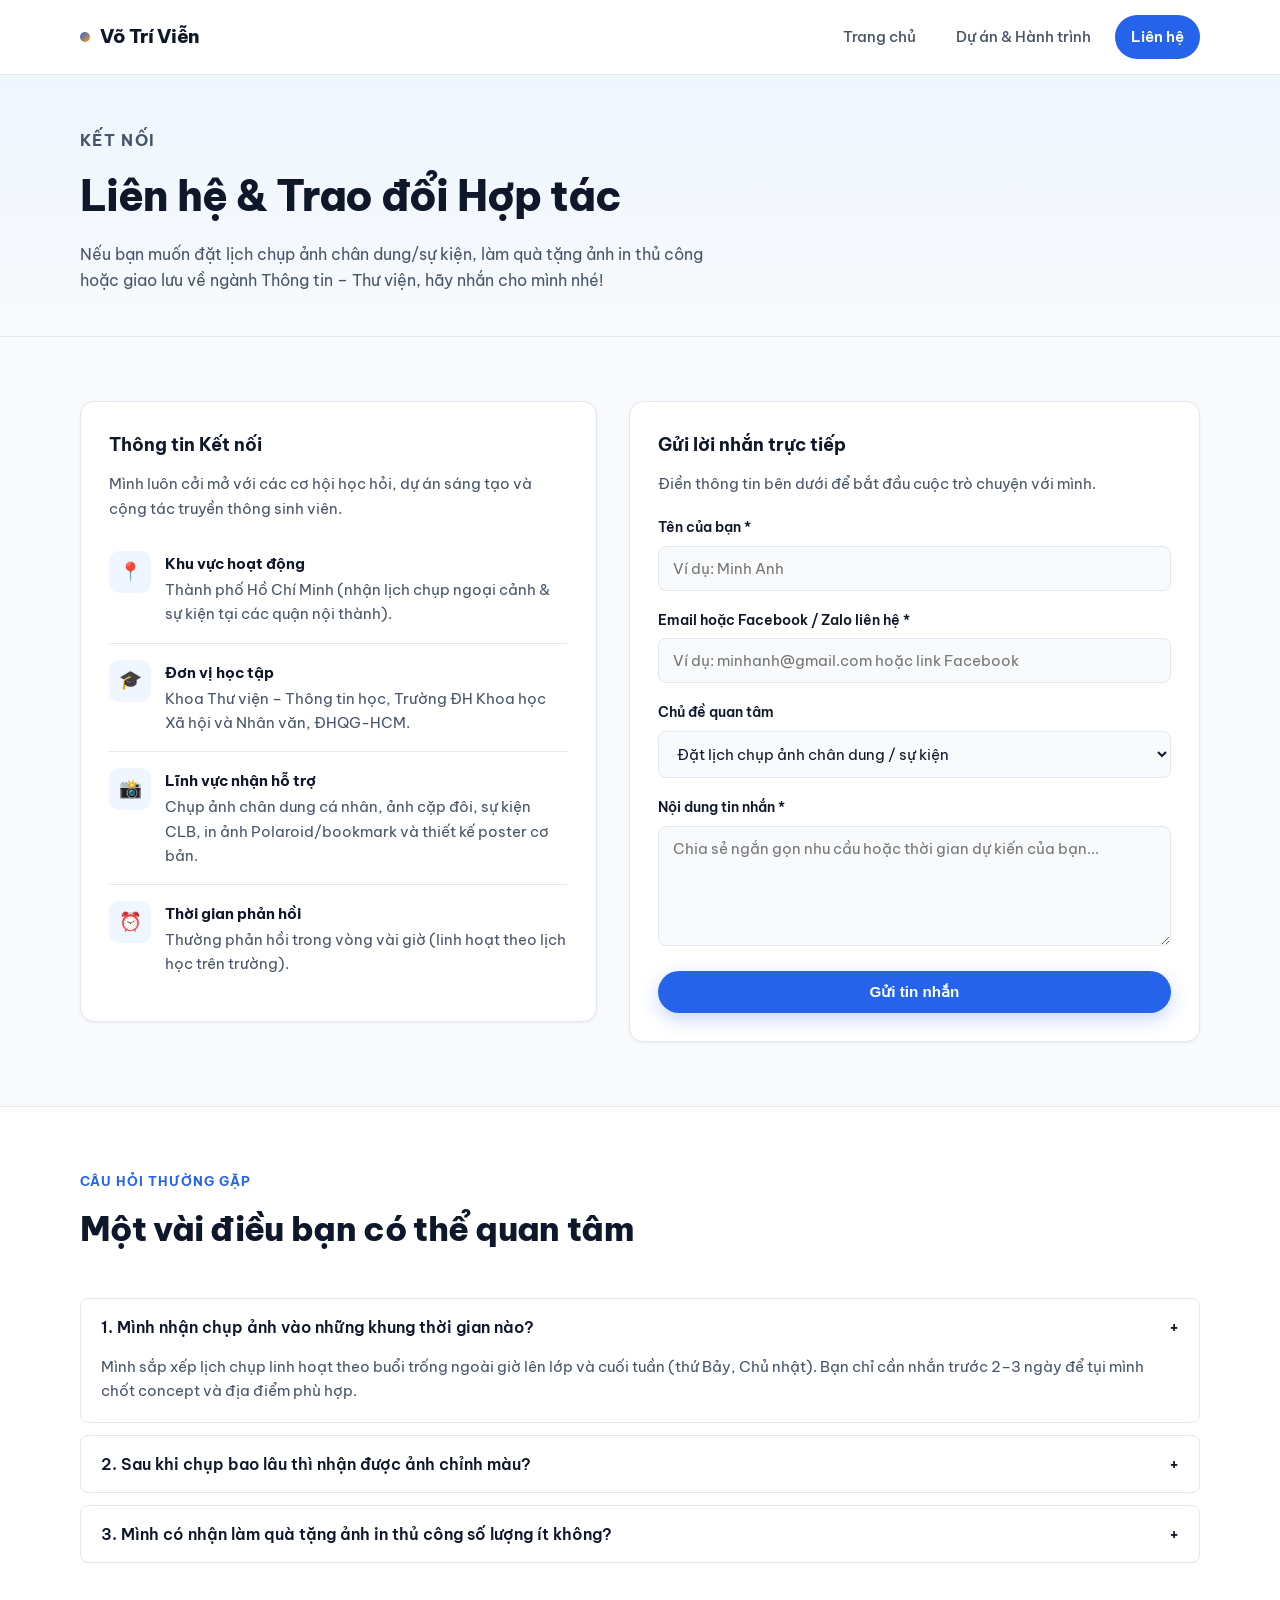
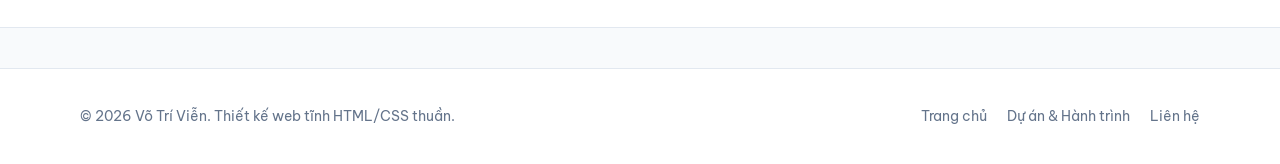
==== lien-he.html @ cbc52506 "Add files via upload" ====
<!DOCTYPE html>
<html lang="vi">
<head>
  <meta charset="UTF-8">
  <meta name="viewport" content="width=device-width, initial-scale=1.0">
  <title>Liên hệ | Võ Trí Viễn</title>
  <meta name="description" content="Kết nối với Võ Trí Viễn để trao đổi về học thuật Thông tin - Thư viện, đặt lịch chụp ảnh chân dung/sự kiện hoặc hợp tác thiết kế.">
  <link rel="preconnect" href="https://fonts.googleapis.com">
  <link rel="preconnect" href="https://fonts.gstatic.com" crossorigin>
  <link href="https://fonts.googleapis.com/css2?family=Be+Vietnam+Pro:wght@400;500;600;700;800&display=swap" rel="stylesheet">
  <link rel="stylesheet" href="assets/css/style.css">
</head>
<body>

  <!-- HEADER -->
  <header class="site-header">
    <div class="container navbar">
      <a href="index.html" class="brand">
        <span class="brand-dot"></span>
        <span>Võ Trí Viễn</span>
      </a>
      <button class="menu-toggle" aria-label="Mở menu">&#9776;</button>
      <nav class="nav-links">
        <a href="index.html">Trang chủ</a>
        <a href="du-an.html">Dự án & Hành trình</a>
        <a href="lien-he.html" class="active">Liên hệ</a>
      </nav>
    </div>
  </header>

  <!-- PAGE BANNER -->
  <section class="page-banner">
    <div class="container">
      <p class="section-kicker">Kết nối</p>
      <h1>Liên hệ & Trao đổi Hợp tác</h1>
      <p>Nếu bạn muốn đặt lịch chụp ảnh chân dung/sự kiện, làm quà tặng ảnh in thủ công hoặc giao lưu về ngành Thông tin – Thư viện, hãy nhắn cho mình nhé!</p>
    </div>
  </section>

  <!-- CONTACT MAIN -->
  <main>
    <section class="section">
      <div class="container contact-layout">
        <!-- Left Info -->
        <div class="card">
          <h3>Thông tin Kết nối</h3>
          <p style="margin-bottom: 14px;">Mình luôn cởi mở với các cơ hội học hỏi, dự án sáng tạo và cộng tác truyền thông sinh viên.</p>

          <div class="info-item">
            <div class="info-badge">&#128205;</div>
            <div>
              <h4>Khu vực hoạt động</h4>
              <p>Thành phố Hồ Chí Minh (nhận lịch chụp ngoại cảnh & sự kiện tại các quận nội thành).</p>
            </div>
          </div>

          <div class="info-item">
            <div class="info-badge">&#127891;</div>
            <div>
              <h4>Đơn vị học tập</h4>
              <p>Khoa Thư viện – Thông tin học, Trường ĐH Khoa học Xã hội và Nhân văn, ĐHQG-HCM.</p>
            </div>
          </div>

          <div class="info-item">
            <div class="info-badge">&#128248;</div>
            <div>
              <h4>Lĩnh vực nhận hỗ trợ</h4>
              <p>Chụp ảnh chân dung cá nhân, ảnh cặp đôi, sự kiện CLB, in ảnh Polaroid/bookmark và thiết kế poster cơ bản.</p>
            </div>
          </div>

          <div class="info-item">
            <div class="info-badge">&#9200;</div>
            <div>
              <h4>Thời gian phản hồi</h4>
              <p>Thường phản hồi trong vòng vài giờ (linh hoạt theo lịch học trên trường).</p>
            </div>
          </div>
        </div>

        <!-- Right Form -->
        <div class="card">
          <h3>Gửi lời nhắn trực tiếp</h3>
          <p style="margin-bottom: 20px;">Điền thông tin bên dưới để bắt đầu cuộc trò chuyện với mình.</p>

          <form id="contactForm">
            <div class="form-group">
              <label for="senderName">Tên của bạn *</label>
              <input type="text" id="senderName" class="form-control" placeholder="Ví dụ: Minh Anh" required>
            </div>

            <div class="form-group">
              <label for="senderEmail">Email hoặc Facebook / Zalo liên hệ *</label>
              <input type="text" id="senderEmail" class="form-control" placeholder="Ví dụ: minhanh@gmail.com hoặc link Facebook" required>
            </div>

            <div class="form-group">
              <label for="topic">Chủ đề quan tâm</label>
              <select id="topic" class="form-control">
                <option value="photo">Đặt lịch chụp ảnh chân dung / sự kiện</option>
                <option value="print">Đặt in ảnh Polaroid / Bookmark / Móc khóa</option>
                <option value="design">Thiết kế poster / ấn phẩm truyền thông</option>
                <option value="academic">Giao lưu học thuật Thông tin – Thư viện</option>
                <option value="other">Khác</option>
              </select>
            </div>

            <div class="form-group">
              <label for="message">Nội dung tin nhắn *</label>
              <textarea id="message" class="form-control" placeholder="Chia sẻ ngắn gọn nhu cầu hoặc thời gian dự kiến của bạn..." required></textarea>
            </div>

            <button type="submit" class="btn btn-primary" style="width: 100%;">Gửi tin nhắn</button>
            <div id="formFeedback" class="form-feedback" role="status"></div>
          </form>
        </div>
      </div>
    </section>

    <!-- FAQ SECTION -->
    <section class="section section-alt">
      <div class="container">
        <div class="section-header">
          <p class="section-kicker">Câu hỏi thường gặp</p>
          <h2 class="section-title">Một vài điều bạn có thể quan tâm</h2>
        </div>

        <div class="faq-list">
          <div class="faq-item open">
            <button class="faq-question">
              <span>1. Mình nhận chụp ảnh vào những khung thời gian nào?</span>
              <span>+</span>
            </button>
            <div class="faq-answer">
              Mình sắp xếp lịch chụp linh hoạt theo buổi trống ngoài giờ lên lớp và cuối tuần (thứ Bảy, Chủ nhật). Bạn chỉ cần nhắn trước 2–3 ngày để tụi mình chốt concept và địa điểm phù hợp.
            </div>
          </div>

          <div class="faq-item">
            <button class="faq-question">
              <span>2. Sau khi chụp bao lâu thì nhận được ảnh chỉnh màu?</span>
              <span>+</span>
            </button>
            <div class="faq-answer">
              Ảnh gốc (file chọn lọc) sẽ được gửi ngay trong ngày qua Google Drive. Bộ ảnh chỉnh màu hoàn chỉnh thường được bàn giao sau 2–4 ngày tùy số lượng ảnh.
            </div>
          </div>

          <div class="faq-item">
            <button class="faq-question">
              <span>3. Mình có nhận làm quà tặng ảnh in thủ công số lượng ít không?</span>
              <span>+</span>
            </button>
            <div class="faq-answer">
              Có nhé! Mình nhận in ảnh viền trắng 6×9 cm, ảnh Polaroid ép plastic bỏ ốp lưng điện thoại, bookmark và móc khóa ảnh từ số lượng nhỏ cho cá nhân hoặc làm quà tặng sự kiện CLB.
            </div>
          </div>
        </div>
      </div>
    </section>
  </main>

  <!-- FOOTER -->
  <footer class="site-footer">
    <div class="container footer-inner">
      <p>&copy; 2026 Võ Trí Viễn. Thiết kế web tĩnh HTML/CSS thuần.</p>
      <div class="footer-links">
        <a href="index.html">Trang chủ</a>
        <a href="du-an.html">Dự án & Hành trình</a>
        <a href="lien-he.html">Liên hệ</a>
      </div>
    </div>
  </footer>

  <script src="assets/js/main.js"></script>
</body>
</html>
---- assets/css/style.css ----
/* ==========================================================================
   VÕ TRÍ VIỄN - PERSONAL PORTFOLIO STYLESHEET
   Thiết kế tối giản, hiện đại, chuẩn responsive cho đa thiết bị
   ========================================================================== */

:root {
  --bg-main: #f8fafc;
  --bg-surface: #ffffff;
  --bg-alt: #f1f5f9;
  --text-primary: #0f172a;
  --text-secondary: #475569;
  --text-muted: #64748b;
  --primary: #2563eb;
  --primary-dark: #1d4ed8;
  --primary-soft: #eff6ff;
  --accent: #f59e0b;
  --accent-soft: #fef3c7;
  --border: #e2e8f0;
  --shadow-sm: 0 1px 3px rgba(15, 23, 42, 0.06);
  --shadow-md: 0 10px 25px -5px rgba(15, 23, 42, 0.08);
  --shadow-lg: 0 20px 35px -10px rgba(37, 99, 235, 0.14);
  --radius-sm: 8px;
  --radius-md: 14px;
  --radius-lg: 22px;
  --container-width: 1120px;
  --transition: all 0.25s ease;
}

* {
  margin: 0;
  padding: 0;
  box-sizing: border-box;
}

html {
  scroll-behavior: smooth;
}

body {
  font-family: 'Be Vietnam Pro', -apple-system, BlinkMacSystemFont, 'Segoe UI', Roboto, sans-serif;
  background-color: var(--bg-main);
  color: var(--text-primary);
  line-height: 1.65;
  -webkit-font-smoothing: antialiased;
}

img {
  max-width: 100%;
  display: block;
}

a {
  text-decoration: none;
  color: inherit;
  transition: var(--transition);
}

ul {
  list-style: none;
}

.container {
  width: 92%;
  max-width: var(--container-width);
  margin: 0 auto;
}

/* ==========================================================================
   HEADER & NAVIGATION
   ========================================================================== */
.site-header {
  position: sticky;
  top: 0;
  z-index: 1000;
  background: rgba(255, 255, 255, 0.9);
  backdrop-filter: blur(12px);
  border-bottom: 1px solid var(--border);
}

.navbar {
  display: flex;
  align-items: center;
  justify-content: space-between;
  height: 74px;
}

.brand {
  display: flex;
  align-items: center;
  gap: 10px;
  font-weight: 800;
  font-size: 1.2rem;
  letter-spacing: -0.02em;
  color: var(--text-primary);
}

.brand-dot {
  width: 10px;
  height: 10px;
  border-radius: 50%;
  background: linear-gradient(135deg, var(--primary), var(--accent));
}

.nav-links {
  display: flex;
  align-items: center;
  gap: 8px;
}

.nav-links a {
  padding: 9px 16px;
  border-radius: 999px;
  font-size: 0.95rem;
  font-weight: 500;
  color: var(--text-secondary);
}

.nav-links a:hover {
  color: var(--primary);
  background-color: var(--primary-soft);
}

.nav-links a.active {
  color: #ffffff;
  background-color: var(--primary);
  font-weight: 600;
}

.menu-toggle {
  display: none;
  background: none;
  border: 1px solid var(--border);
  border-radius: var(--radius-sm);
  padding: 8px 12px;
  font-size: 1.2rem;
  cursor: pointer;
  color: var(--text-primary);
}

/* ==========================================================================
   BUTTONS
   ========================================================================== */
.btn {
  display: inline-flex;
  align-items: center;
  justify-content: center;
  gap: 8px;
  padding: 12px 24px;
  border-radius: 999px;
  font-weight: 600;
  font-size: 0.95rem;
  cursor: pointer;
  border: none;
  transition: var(--transition);
}

.btn-primary {
  background-color: var(--primary);
  color: #ffffff;
  box-shadow: 0 6px 18px rgba(37, 99, 235, 0.25);
}

.btn-primary:hover {
  background-color: var(--primary-dark);
  transform: translateY(-2px);
}

.btn-outline {
  background-color: var(--bg-surface);
  color: var(--text-primary);
  border: 1px solid var(--border);
}

.btn-outline:hover {
  border-color: var(--primary);
  color: var(--primary);
  transform: translateY(-2px);
}

/* ==========================================================================
   HERO SECTION (INDEX.HTML)
   ========================================================================== */
.hero {
  padding: 64px 0 56px;
}

.hero-grid {
  display: grid;
  grid-template-columns: 1.25fr 0.85fr;
  gap: 48px;
  align-items: center;
}

.badge-pill {
  display: inline-flex;
  align-items: center;
  gap: 8px;
  padding: 6px 14px;
  border-radius: 999px;
  background-color: var(--primary-soft);
  color: var(--primary);
  font-size: 0.85rem;
  font-weight: 600;
  margin-bottom: 18px;
}

.badge-pill .status-dot {
  width: 8px;
  height: 8px;
  border-radius: 50%;
  background-color: #16a34a;
}

.hero-title {
  font-size: clamp(2.1rem, 4vw, 3.1rem);
  font-weight: 800;
  line-height: 1.2;
  letter-spacing: -0.03em;
  margin-bottom: 16px;
}

.hero-title span {
  color: var(--primary);
}

.hero-subtitle {
  font-size: 1.1rem;
  font-weight: 600;
  color: var(--text-secondary);
  margin-bottom: 16px;
}

.hero-desc {
  color: var(--text-secondary);
  font-size: 1rem;
  margin-bottom: 28px;
  max-width: 600px;
}

.hero-actions {
  display: flex;
  flex-wrap: wrap;
  gap: 14px;
  margin-bottom: 32px;
}

.hero-meta {
  display: flex;
  flex-wrap: wrap;
  gap: 20px;
  padding-top: 20px;
  border-top: 1px solid var(--border);
  font-size: 0.9rem;
  color: var(--text-muted);
}

.hero-meta span strong {
  color: var(--text-primary);
}

/* Avatar Frame */
.hero-avatar-wrap {
  position: relative;
  display: flex;
  justify-content: center;
}

.avatar-card {
  position: relative;
  width: 100%;
  max-width: 360px;
  background: var(--bg-surface);
  padding: 14px;
  border-radius: var(--radius-lg);
  border: 1px solid var(--border);
  box-shadow: var(--shadow-lg);
  transform: rotate(1.5deg);
  transition: var(--transition);
}

.avatar-card:hover {
  transform: rotate(0deg) translateY(-4px);
}

.avatar-img-box {
  width: 100%;
  aspect-ratio: 4 / 4.5;
  border-radius: 14px;
  overflow: hidden;
  background-color: #e2e8f0;
}

.avatar-img-box img {
  width: 100%;
  height: 100%;
  object-fit: cover;
  object-position: center 22%;
}

.avatar-caption {
  display: flex;
  align-items: center;
  justify-content: space-between;
  padding: 14px 6px 4px;
}

.avatar-caption .name {
  font-weight: 700;
  font-size: 1rem;
}

.avatar-caption .tag {
  font-size: 0.8rem;
  font-weight: 600;
  padding: 4px 10px;
  border-radius: 999px;
  background-color: var(--accent-soft);
  color: #b45309;
}

/* ==========================================================================
   SECTIONS & CARDS
   ========================================================================== */
.section {
  padding: 64px 0;
}

.section-alt {
  background-color: var(--bg-surface);
  border-top: 1px solid var(--border);
  border-bottom: 1px solid var(--border);
}

.section-header {
  max-width: 680px;
  margin-bottom: 40px;
}

.section-kicker {
  font-size: 0.82rem;
  font-weight: 700;
  text-transform: uppercase;
  letter-spacing: 0.08em;
  color: var(--primary);
  margin-bottom: 8px;
}

.section-title {
  font-size: clamp(1.6rem, 3vw, 2.15rem);
  font-weight: 800;
  letter-spacing: -0.02em;
  margin-bottom: 10px;
}

.section-lead {
  color: var(--text-secondary);
  font-size: 1rem;
}

.grid-3 {
  display: grid;
  grid-template-columns: repeat(3, 1fr);
  gap: 24px;
}

.grid-2 {
  display: grid;
  grid-template-columns: repeat(2, 1fr);
  gap: 24px;
}

.card {
  background-color: var(--bg-surface);
  border: 1px solid var(--border);
  border-radius: var(--radius-md);
  padding: 28px;
  box-shadow: var(--shadow-sm);
  transition: var(--transition);
}

.card:hover {
  transform: translateY(-4px);
  box-shadow: var(--shadow-md);
  border-color: #cbd5e1;
}

.card-icon {
  width: 46px;
  height: 46px;
  border-radius: 12px;
  display: inline-flex;
  align-items: center;
  justify-content: center;
  font-size: 1.35rem;
  background-color: var(--primary-soft);
  color: var(--primary);
  margin-bottom: 18px;
}

.card-icon.amber {
  background-color: var(--accent-soft);
  color: #d97706;
}

.card h3 {
  font-size: 1.15rem;
  font-weight: 700;
  margin-bottom: 10px;
}

.card p {
  color: var(--text-secondary);
  font-size: 0.95rem;
}

.tag-list {
  display: flex;
  flex-wrap: wrap;
  gap: 8px;
  margin-top: 16px;
}

.tag-item {
  font-size: 0.8rem;
  font-weight: 500;
  padding: 5px 11px;
  border-radius: 6px;
  background-color: var(--bg-alt);
  color: var(--text-secondary);
}

/* ==========================================================================
   PAGE BANNER (SUB-PAGES)
   ========================================================================== */
.page-banner {
  padding: 52px 0 42px;
  background: linear-gradient(180deg, #eff6ff 0%, var(--bg-main) 100%);
  border-bottom: 1px solid var(--border);
}

.page-banner h1 {
  font-size: clamp(1.9rem, 3.5vw, 2.6rem);
  font-weight: 800;
  letter-spacing: -0.025em;
  margin-bottom: 10px;
}

.page-banner p {
  color: var(--text-secondary);
  max-width: 650px;
  font-size: 1.02rem;
}

/* ==========================================================================
   PROJECTS & TIMELINE (DU-AN.HTML)
   ========================================================================== */
.filter-bar {
  display: flex;
  flex-wrap: wrap;
  gap: 10px;
  margin-bottom: 32px;
}

.filter-btn {
  padding: 8px 18px;
  border-radius: 999px;
  border: 1px solid var(--border);
  background-color: var(--bg-surface);
  color: var(--text-secondary);
  font-family: inherit;
  font-size: 0.9rem;
  font-weight: 600;
  cursor: pointer;
  transition: var(--transition);
}

.filter-btn:hover,
.filter-btn.active {
  background-color: var(--primary);
  color: #ffffff;
  border-color: var(--primary);
}

.project-card {
  display: flex;
  flex-direction: column;
  justify-content: space-between;
}

.project-card.hidden {
  display: none;
}

.project-top {
  display: flex;
  align-items: center;
  justify-content: space-between;
  gap: 12px;
  margin-bottom: 14px;
}

.project-category {
  font-size: 0.78rem;
  font-weight: 700;
  text-transform: uppercase;
  letter-spacing: 0.05em;
  padding: 4px 10px;
  border-radius: 6px;
  background-color: var(--primary-soft);
  color: var(--primary);
}

.project-category.photo {
  background-color: var(--accent-soft);
  color: #b45309;
}

.project-category.volunteer {
  background-color: #dcfce7;
  color: #15803d;
}

.project-date {
  font-size: 0.85rem;
  color: var(--text-muted);
  font-weight: 500;
}

.project-card h3 {
  font-size: 1.18rem;
  margin-bottom: 10px;
}

.project-bullets {
  margin: 12px 0 16px;
  padding-left: 18px;
  list-style: disc;
  color: var(--text-secondary);
  font-size: 0.93rem;
}

.project-bullets li {
  margin-bottom: 6px;
}

/* Gear strip */
.gear-box {
  background: var(--bg-surface);
  border: 1px solid var(--border);
  border-radius: var(--radius-md);
  padding: 28px;
}

.gear-grid {
  display: grid;
  grid-template-columns: repeat(4, 1fr);
  gap: 18px;
  margin-top: 20px;
}

.gear-item {
  padding: 16px;
  border-radius: var(--radius-sm);
  background-color: var(--bg-alt);
}

.gear-item strong {
  display: block;
  font-size: 0.95rem;
  margin-bottom: 4px;
}

.gear-item span {
  font-size: 0.85rem;
  color: var(--text-secondary);
}

/* ==========================================================================
   CONTACT & FAQ (LIEN-HE.HTML)
   ========================================================================== */
.contact-layout {
  display: grid;
  grid-template-columns: 0.95fr 1.05fr;
  gap: 32px;
  align-items: start;
}

.info-item {
  display: flex;
  gap: 14px;
  padding: 16px 0;
  border-bottom: 1px solid var(--border);
}

.info-item:last-child {
  border-bottom: none;
}

.info-badge {
  width: 42px;
  height: 42px;
  border-radius: 10px;
  background-color: var(--primary-soft);
  color: var(--primary);
  display: flex;
  align-items: center;
  justify-content: center;
  font-size: 1.15rem;
  flex-shrink: 0;
}

.info-item h4 {
  font-size: 0.95rem;
  font-weight: 700;
  margin-bottom: 2px;
}

.info-item p {
  font-size: 0.92rem;
  color: var(--text-secondary);
}

.form-group {
  margin-bottom: 18px;
}

.form-group label {
  display: block;
  font-size: 0.9rem;
  font-weight: 600;
  margin-bottom: 6px;
  color: var(--text-primary);
}

.form-control {
  width: 100%;
  padding: 12px 14px;
  border-radius: var(--radius-sm);
  border: 1px solid var(--border);
  font-family: inherit;
  font-size: 0.95rem;
  color: var(--text-primary);
  background-color: var(--bg-main);
  transition: var(--transition);
}

.form-control:focus {
  outline: none;
  border-color: var(--primary);
  background-color: #ffffff;
  box-shadow: 0 0 0 3px rgba(37, 99, 235, 0.12);
}

textarea.form-control {
  min-height: 120px;
  resize: vertical;
}

.form-feedback {
  display: none;
  margin-top: 16px;
  padding: 14px 16px;
  border-radius: var(--radius-sm);
  background-color: #dcfce7;
  color: #166534;
  font-size: 0.92rem;
  font-weight: 500;
}

.form-feedback.show {
  display: block;
}

/* FAQ Accordion */
.faq-list {
  display: flex;
  flex-direction: column;
  gap: 12px;
}

.faq-item {
  background-color: var(--bg-surface);
  border: 1px solid var(--border);
  border-radius: var(--radius-sm);
  overflow: hidden;
}

.faq-question {
  width: 100%;
  text-align: left;
  padding: 18px 20px;
  background: none;
  border: none;
  font-family: inherit;
  font-size: 0.98rem;
  font-weight: 600;
  color: var(--text-primary);
  display: flex;
  align-items: center;
  justify-content: space-between;
  cursor: pointer;
}

.faq-answer {
  display: none;
  padding: 0 20px 18px;
  color: var(--text-secondary);
  font-size: 0.93rem;
}

.faq-item.open .faq-answer {
  display: block;
}

/* ==========================================================================
   CTA & FOOTER
   ========================================================================== */
.cta-box {
  background: linear-gradient(135deg, #1e3a8a 0%, #2563eb 100%);
  color: #ffffff;
  border-radius: var(--radius-lg);
  padding: 44px 36px;
  display: flex;
  align-items: center;
  justify-content: space-between;
  gap: 24px;
  flex-wrap: wrap;
}

.cta-box h2 {
  font-size: 1.7rem;
  margin-bottom: 8px;
}

.cta-box p {
  color: #dbeafe;
  max-width: 560px;
}

.btn-white {
  background-color: #ffffff;
  color: var(--primary-dark);
}

.btn-white:hover {
  background-color: #f8fafc;
  transform: translateY(-2px);
}

.site-footer {
  background-color: var(--bg-surface);
  border-top: 1px solid var(--border);
  padding: 36px 0;
  margin-top: 40px;
}

.footer-inner {
  display: flex;
  align-items: center;
  justify-content: space-between;
  flex-wrap: wrap;
  gap: 16px;
  font-size: 0.9rem;
  color: var(--text-muted);
}

.footer-links {
  display: flex;
  gap: 20px;
}

.footer-links a:hover {
  color: var(--primary);
}

/* ==========================================================================
   RESPONSIVE MEDIA QUERIES
   ========================================================================== */
@media (max-width: 900px) {
  .hero-grid,
  .contact-layout {
    grid-template-columns: 1fr;
  }

  .hero-avatar-wrap {
    order: -1;
  }

  .avatar-card {
    max-width: 300px;
  }

  .grid-3 {
    grid-template-columns: repeat(2, 1fr);
  }

  .gear-grid {
    grid-template-columns: repeat(2, 1fr);
  }
}

@media (max-width: 640px) {
  .menu-toggle {
    display: block;
  }

  .nav-links {
    display: none;
    position: absolute;
    top: 74px;
    left: 0;
    right: 0;
    background-color: var(--bg-surface);
    flex-direction: column;
    padding: 16px 24px 24px;
    border-bottom: 1px solid var(--border);
    box-shadow: var(--shadow-md);
  }

  .nav-links.open {
    display: flex;
  }

  .nav-links a {
    width: 100%;
    text-align: center;
  }

  .grid-3,
  .grid-2,
  .gear-grid {
    grid-template-columns: 1fr;
  }

  .cta-box {
    padding: 32px 24px;
  }
}
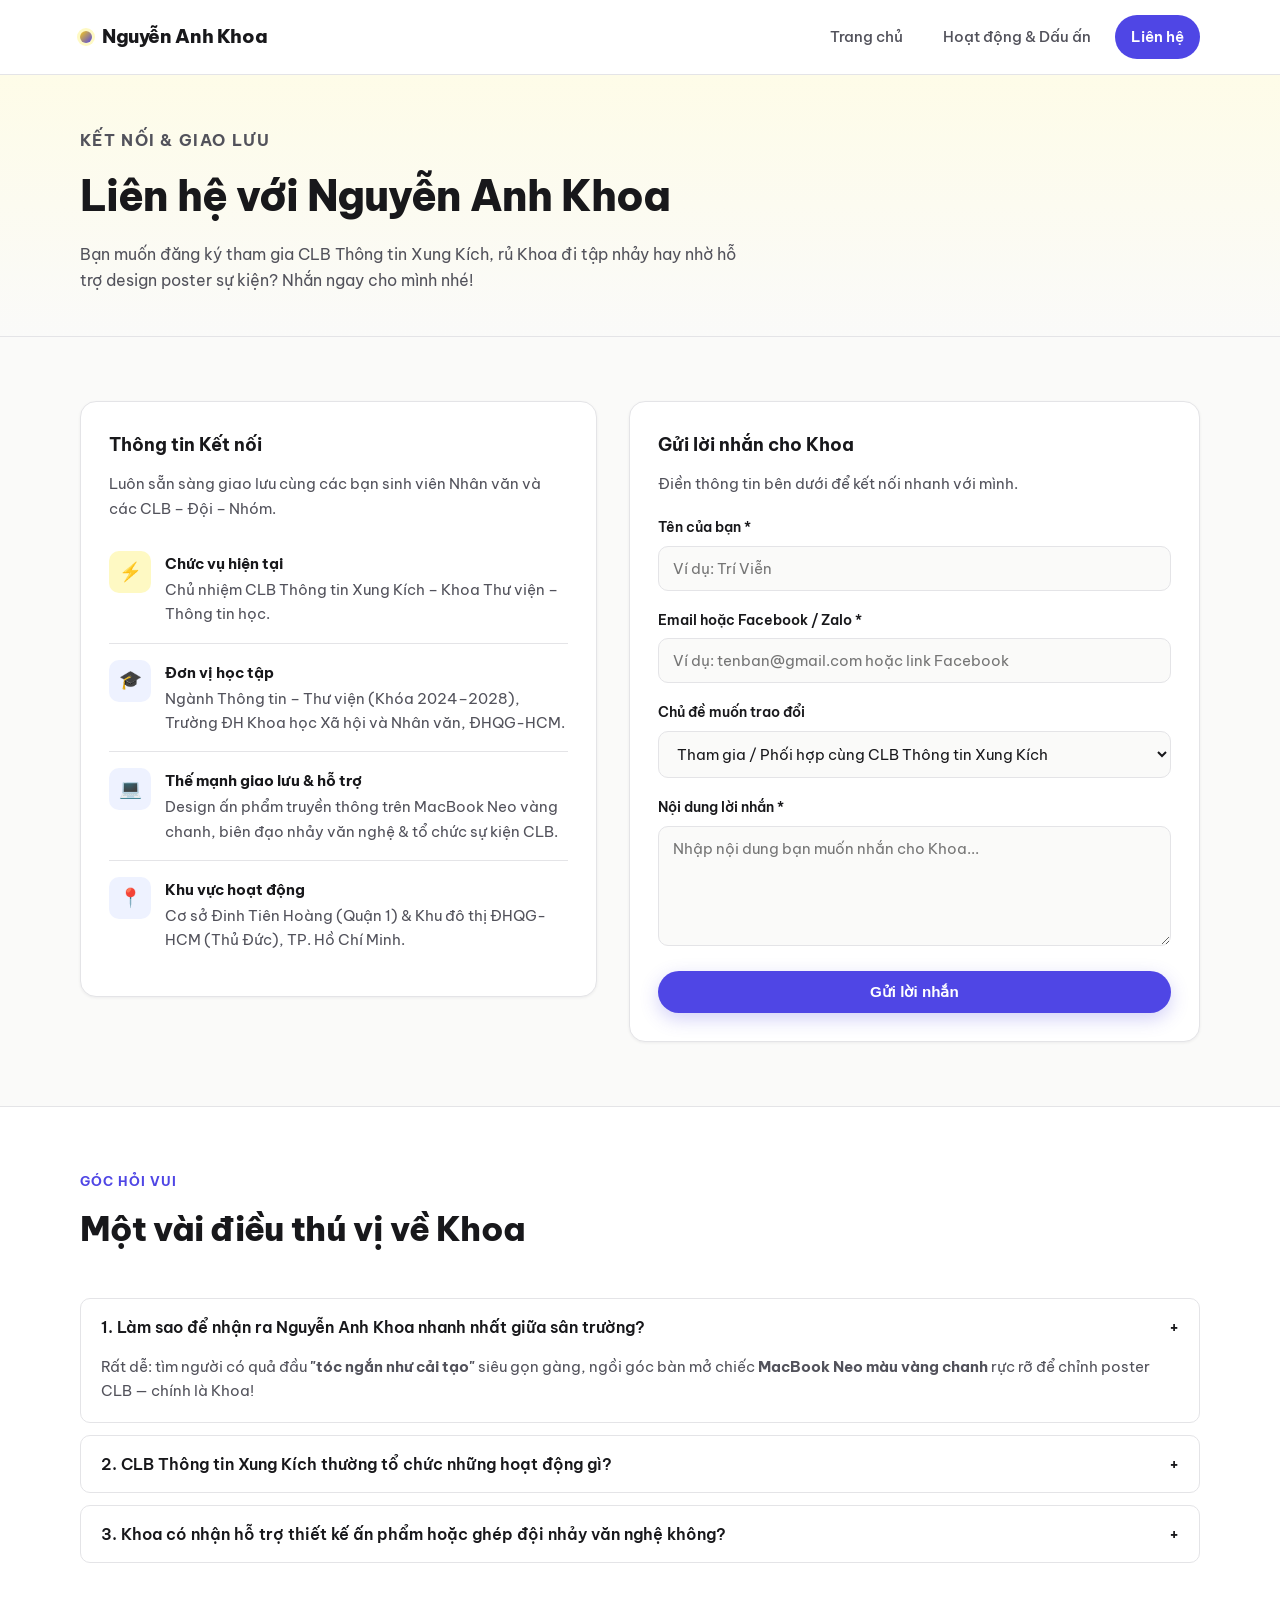
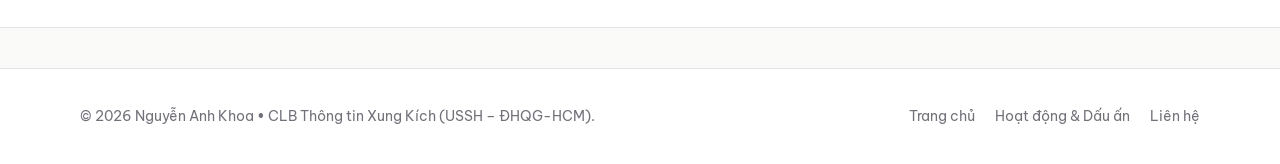
==== commit d36e5746: "Add files via upload" ====
--- a/lien-he.html
+++ b/lien-he.html
@@ -3,8 +3,8 @@
 <head>
   <meta charset="UTF-8">
   <meta name="viewport" content="width=device-width, initial-scale=1.0">
-  <title>Liên hệ | Võ Trí Viễn</title>
-  <meta name="description" content="Kết nối với Võ Trí Viễn để trao đổi về học thuật Thông tin - Thư viện, đặt lịch chụp ảnh chân dung/sự kiện hoặc hợp tác thiết kế.">
+  <title>Liên hệ | Nguyễn Anh Khoa</title>
+  <meta name="description" content="Kết nối với Nguyễn Anh Khoa – Chủ nhiệm CLB Thông tin Xung Kích để giao lưu nhảy múa, hợp tác thiết kế ấn phẩm hoặc tham gia hoạt động CLB.">
   <link rel="preconnect" href="https://fonts.googleapis.com">
   <link rel="preconnect" href="https://fonts.gstatic.com" crossorigin>
   <link href="https://fonts.googleapis.com/css2?family=Be+Vietnam+Pro:wght@400;500;600;700;800&display=swap" rel="stylesheet">
@@ -17,12 +17,12 @@
     <div class="container navbar">
       <a href="index.html" class="brand">
         <span class="brand-dot"></span>
-        <span>Võ Trí Viễn</span>
+        <span>Nguyễn Anh Khoa</span>
       </a>
       <button class="menu-toggle" aria-label="Mở menu">&#9776;</button>
       <nav class="nav-links">
         <a href="index.html">Trang chủ</a>
-        <a href="du-an.html">Dự án & Hành trình</a>
+        <a href="hoat-dong.html">Hoạt động & Dấu ấn</a>
         <a href="lien-he.html" class="active">Liên hệ</a>
       </nav>
     </div>
@@ -31,9 +31,9 @@
   <!-- PAGE BANNER -->
   <section class="page-banner">
     <div class="container">
-      <p class="section-kicker">Kết nối</p>
-      <h1>Liên hệ & Trao đổi Hợp tác</h1>
-      <p>Nếu bạn muốn đặt lịch chụp ảnh chân dung/sự kiện, làm quà tặng ảnh in thủ công hoặc giao lưu về ngành Thông tin – Thư viện, hãy nhắn cho mình nhé!</p>
+      <p class="section-kicker">Kết nối & Giao lưu</p>
+      <h1>Liên hệ với Nguyễn Anh Khoa</h1>
+      <p>Bạn muốn đăng ký tham gia CLB Thông tin Xung Kích, rủ Khoa đi tập nhảy hay nhờ hỗ trợ design poster sự kiện? Nhắn ngay cho mình nhé!</p>
     </div>
   </section>
 
@@ -44,13 +44,13 @@
         <!-- Left Info -->
         <div class="card">
           <h3>Thông tin Kết nối</h3>
-          <p style="margin-bottom: 14px;">Mình luôn cởi mở với các cơ hội học hỏi, dự án sáng tạo và cộng tác truyền thông sinh viên.</p>
+          <p style="margin-bottom: 14px;">Luôn sẵn sàng giao lưu cùng các bạn sinh viên Nhân văn và các CLB – Đội – Nhóm.</p>
 
           <div class="info-item">
-            <div class="info-badge">&#128205;</div>
+            <div class="info-badge lemon">&#9889;</div>
             <div>
-              <h4>Khu vực hoạt động</h4>
-              <p>Thành phố Hồ Chí Minh (nhận lịch chụp ngoại cảnh & sự kiện tại các quận nội thành).</p>
+              <h4>Chức vụ hiện tại</h4>
+              <p>Chủ nhiệm CLB Thông tin Xung Kích – Khoa Thư viện – Thông tin học.</p>
             </div>
           </div>
 
@@ -58,60 +58,60 @@
             <div class="info-badge">&#127891;</div>
             <div>
               <h4>Đơn vị học tập</h4>
-              <p>Khoa Thư viện – Thông tin học, Trường ĐH Khoa học Xã hội và Nhân văn, ĐHQG-HCM.</p>
+              <p>Ngành Thông tin – Thư viện (Khóa 2024–2028), Trường ĐH Khoa học Xã hội và Nhân văn, ĐHQG-HCM.</p>
             </div>
           </div>
 
           <div class="info-item">
-            <div class="info-badge">&#128248;</div>
+            <div class="info-badge">&#128187;</div>
             <div>
-              <h4>Lĩnh vực nhận hỗ trợ</h4>
-              <p>Chụp ảnh chân dung cá nhân, ảnh cặp đôi, sự kiện CLB, in ảnh Polaroid/bookmark và thiết kế poster cơ bản.</p>
+              <h4>Thế mạnh giao lưu & hỗ trợ</h4>
+              <p>Design ấn phẩm truyền thông trên MacBook Neo vàng chanh, biên đạo nhảy văn nghệ & tổ chức sự kiện CLB.</p>
             </div>
           </div>
 
           <div class="info-item">
-            <div class="info-badge">&#9200;</div>
+            <div class="info-badge">&#128205;</div>
             <div>
-              <h4>Thời gian phản hồi</h4>
-              <p>Thường phản hồi trong vòng vài giờ (linh hoạt theo lịch học trên trường).</p>
+              <h4>Khu vực hoạt động</h4>
+              <p>Cơ sở Đinh Tiên Hoàng (Quận 1) & Khu đô thị ĐHQG-HCM (Thủ Đức), TP. Hồ Chí Minh.</p>
             </div>
           </div>
         </div>
 
         <!-- Right Form -->
         <div class="card">
-          <h3>Gửi lời nhắn trực tiếp</h3>
-          <p style="margin-bottom: 20px;">Điền thông tin bên dưới để bắt đầu cuộc trò chuyện với mình.</p>
+          <h3>Gửi lời nhắn cho Khoa</h3>
+          <p style="margin-bottom: 20px;">Điền thông tin bên dưới để kết nối nhanh với mình.</p>
 
           <form id="contactForm">
             <div class="form-group">
               <label for="senderName">Tên của bạn *</label>
-              <input type="text" id="senderName" class="form-control" placeholder="Ví dụ: Minh Anh" required>
+              <input type="text" id="senderName" class="form-control" placeholder="Ví dụ: Trí Viễn" required>
             </div>
 
             <div class="form-group">
-              <label for="senderEmail">Email hoặc Facebook / Zalo liên hệ *</label>
-              <input type="text" id="senderEmail" class="form-control" placeholder="Ví dụ: minhanh@gmail.com hoặc link Facebook" required>
+              <label for="senderEmail">Email hoặc Facebook / Zalo *</label>
+              <input type="text" id="senderEmail" class="form-control" placeholder="Ví dụ: tenban@gmail.com hoặc link Facebook" required>
             </div>
 
             <div class="form-group">
-              <label for="topic">Chủ đề quan tâm</label>
+              <label for="topic">Chủ đề muốn trao đổi</label>
               <select id="topic" class="form-control">
-                <option value="photo">Đặt lịch chụp ảnh chân dung / sự kiện</option>
-                <option value="print">Đặt in ảnh Polaroid / Bookmark / Móc khóa</option>
-                <option value="design">Thiết kế poster / ấn phẩm truyền thông</option>
-                <option value="academic">Giao lưu học thuật Thông tin – Thư viện</option>
-                <option value="other">Khác</option>
+                <option value="club">Tham gia / Phối hợp cùng CLB Thông tin Xung Kích</option>
+                <option value="design">Nhờ hỗ trợ Design poster / ấn phẩm</option>
+                <option value="dance">Rủ tập nhảy / Dàn dựng tiết mục văn nghệ</option>
+                <option value="study">Trao đổi bài vở ngành Thông tin – Thư viện</option>
+                <option value="other">Giao lưu trò chuyện khác</option>
               </select>
             </div>
 
             <div class="form-group">
-              <label for="message">Nội dung tin nhắn *</label>
-              <textarea id="message" class="form-control" placeholder="Chia sẻ ngắn gọn nhu cầu hoặc thời gian dự kiến của bạn..." required></textarea>
+              <label for="message">Nội dung lời nhắn *</label>
+              <textarea id="message" class="form-control" placeholder="Nhập nội dung bạn muốn nhắn cho Khoa..." required></textarea>
             </div>
 
-            <button type="submit" class="btn btn-primary" style="width: 100%;">Gửi tin nhắn</button>
+            <button type="submit" class="btn btn-primary" style="width: 100%;">Gửi lời nhắn</button>
             <div id="formFeedback" class="form-feedback" role="status"></div>
           </form>
         </div>
@@ -122,38 +122,38 @@
     <section class="section section-alt">
       <div class="container">
         <div class="section-header">
-          <p class="section-kicker">Câu hỏi thường gặp</p>
-          <h2 class="section-title">Một vài điều bạn có thể quan tâm</h2>
+          <p class="section-kicker">Góc hỏi vui</p>
+          <h2 class="section-title">Một vài điều thú vị về Khoa</h2>
         </div>
 
         <div class="faq-list">
           <div class="faq-item open">
             <button class="faq-question">
-              <span>1. Mình nhận chụp ảnh vào những khung thời gian nào?</span>
+              <span>1. Làm sao để nhận ra Nguyễn Anh Khoa nhanh nhất giữa sân trường?</span>
               <span>+</span>
             </button>
             <div class="faq-answer">
-              Mình sắp xếp lịch chụp linh hoạt theo buổi trống ngoài giờ lên lớp và cuối tuần (thứ Bảy, Chủ nhật). Bạn chỉ cần nhắn trước 2–3 ngày để tụi mình chốt concept và địa điểm phù hợp.
+              Rất dễ: tìm người có quả đầu <strong>"tóc ngắn như cải tạo"</strong> siêu gọn gàng, ngồi góc bàn mở chiếc <strong>MacBook Neo màu vàng chanh</strong> rực rỡ để chỉnh poster CLB — chính là Khoa!
             </div>
           </div>
 
           <div class="faq-item">
             <button class="faq-question">
-              <span>2. Sau khi chụp bao lâu thì nhận được ảnh chỉnh màu?</span>
+              <span>2. CLB Thông tin Xung Kích thường tổ chức những hoạt động gì?</span>
               <span>+</span>
             </button>
             <div class="faq-answer">
-              Ảnh gốc (file chọn lọc) sẽ được gửi ngay trong ngày qua Google Drive. Bộ ảnh chỉnh màu hoàn chỉnh thường được bàn giao sau 2–4 ngày tùy số lượng ảnh.
+              CLB là nơi quy tụ các bạn sinh viên năng động của ngành Thông tin – Thư viện, thường xuyên tổ chức các hoạt động truyền thông văn hóa đọc, hỗ trợ sự kiện khoa, tình nguyện xung kích và giao lưu văn nghệ.
             </div>
           </div>
 
           <div class="faq-item">
             <button class="faq-question">
-              <span>3. Mình có nhận làm quà tặng ảnh in thủ công số lượng ít không?</span>
+              <span>3. Khoa có nhận hỗ trợ thiết kế ấn phẩm hoặc ghép đội nhảy văn nghệ không?</span>
               <span>+</span>
             </button>
             <div class="faq-answer">
-              Có nhé! Mình nhận in ảnh viền trắng 6×9 cm, ảnh Polaroid ép plastic bỏ ốp lưng điện thoại, bookmark và móc khóa ảnh từ số lượng nhỏ cho cá nhân hoặc làm quà tặng sự kiện CLB.
+              Luôn sẵn sàng! Chỉ cần báo trước để Khoa sắp xếp lịch học trên trường và lịch họp CLB là tụi mình triển khai ngay.
             </div>
           </div>
         </div>
@@ -164,10 +164,10 @@
   <!-- FOOTER -->
   <footer class="site-footer">
     <div class="container footer-inner">
-      <p>&copy; 2026 Võ Trí Viễn. Thiết kế web tĩnh HTML/CSS thuần.</p>
+      <p>&copy; 2026 Nguyễn Anh Khoa • CLB Thông tin Xung Kích (USSH – ĐHQG-HCM).</p>
       <div class="footer-links">
         <a href="index.html">Trang chủ</a>
-        <a href="du-an.html">Dự án & Hành trình</a>
+        <a href="hoat-dong.html">Hoạt động & Dấu ấn</a>
         <a href="lien-he.html">Liên hệ</a>
       </div>
     </div>
--- a/assets/css/style.css
+++ b/assets/css/style.css
@@ -1,27 +1,30 @@
 /* ==========================================================================
-   VÕ TRÍ VIỄN - PERSONAL PORTFOLIO STYLESHEET
-   Thiết kế tối giản, hiện đại, chuẩn responsive cho đa thiết bị
+   NGUYỄN ANH KHOA - PERSONAL PORTFOLIO STYLESHEET
+   Bảng màu lấy cảm hứng từ MacBook Neo Vàng Chanh & Unicorn Pastel
    ========================================================================== */
 
 :root {
-  --bg-main: #f8fafc;
+  --bg-main: #fafaf9;
   --bg-surface: #ffffff;
-  --bg-alt: #f1f5f9;
-  --text-primary: #0f172a;
-  --text-secondary: #475569;
-  --text-muted: #64748b;
-  --primary: #2563eb;
-  --primary-dark: #1d4ed8;
-  --primary-soft: #eff6ff;
-  --accent: #f59e0b;
-  --accent-soft: #fef3c7;
-  --border: #e2e8f0;
-  --shadow-sm: 0 1px 3px rgba(15, 23, 42, 0.06);
-  --shadow-md: 0 10px 25px -5px rgba(15, 23, 42, 0.08);
-  --shadow-lg: 0 20px 35px -10px rgba(37, 99, 235, 0.14);
-  --radius-sm: 8px;
-  --radius-md: 14px;
-  --radius-lg: 22px;
+  --bg-alt: #f4f4f5;
+  --text-primary: #18181b;
+  --text-secondary: #52525b;
+  --text-muted: #71717a;
+  --primary: #4f46e5;
+  --primary-dark: #4338ca;
+  --primary-soft: #eef2ff;
+  --lemon: #eab308;
+  --lemon-bright: #facc15;
+  --lemon-soft: #fef9c3;
+  --pink-soft: #fce7f3;
+  --pink-text: #be185d;
+  --border: #e4e4e7;
+  --shadow-sm: 0 1px 3px rgba(24, 24, 27, 0.06);
+  --shadow-md: 0 12px 28px -6px rgba(24, 24, 27, 0.08);
+  --shadow-lg: 0 22px 40px -12px rgba(79, 70, 229, 0.16);
+  --radius-sm: 10px;
+  --radius-md: 16px;
+  --radius-lg: 24px;
   --container-width: 1120px;
   --transition: all 0.25s ease;
 }
@@ -72,7 +75,7 @@
   position: sticky;
   top: 0;
   z-index: 1000;
-  background: rgba(255, 255, 255, 0.9);
+  background: rgba(255, 255, 255, 0.92);
   backdrop-filter: blur(12px);
   border-bottom: 1px solid var(--border);
 }
@@ -95,10 +98,11 @@
 }
 
 .brand-dot {
-  width: 10px;
-  height: 10px;
+  width: 12px;
+  height: 12px;
   border-radius: 50%;
-  background: linear-gradient(135deg, var(--primary), var(--accent));
+  background: linear-gradient(135deg, var(--lemon-bright), var(--primary));
+  box-shadow: 0 0 0 3px var(--lemon-soft);
 }
 
 .nav-links {
@@ -157,11 +161,22 @@
 .btn-primary {
   background-color: var(--primary);
   color: #ffffff;
-  box-shadow: 0 6px 18px rgba(37, 99, 235, 0.25);
+  box-shadow: 0 6px 18px rgba(79, 70, 229, 0.25);
 }
 
 .btn-primary:hover {
   background-color: var(--primary-dark);
+  transform: translateY(-2px);
+}
+
+.btn-lemon {
+  background-color: var(--lemon-bright);
+  color: #18181b;
+  font-weight: 700;
+}
+
+.btn-lemon:hover {
+  background-color: var(--lemon);
   transform: translateY(-2px);
 }
 
@@ -197,10 +212,11 @@
   gap: 8px;
   padding: 6px 14px;
   border-radius: 999px;
-  background-color: var(--primary-soft);
-  color: var(--primary);
+  background-color: var(--lemon-soft);
+  color: #854d0e;
+  border: 1px solid #fde047;
   font-size: 0.85rem;
-  font-weight: 600;
+  font-weight: 700;
   margin-bottom: 18px;
 }
 
@@ -208,7 +224,7 @@
   width: 8px;
   height: 8px;
   border-radius: 50%;
-  background-color: #16a34a;
+  background-color: #eab308;
 }
 
 .hero-title {
@@ -224,7 +240,7 @@
 }
 
 .hero-subtitle {
-  font-size: 1.1rem;
+  font-size: 1.08rem;
   font-weight: 600;
   color: var(--text-secondary);
   margin-bottom: 16px;
@@ -234,7 +250,7 @@
   color: var(--text-secondary);
   font-size: 1rem;
   margin-bottom: 28px;
-  max-width: 600px;
+  max-width: 610px;
 }
 
 .hero-actions {
@@ -268,13 +284,13 @@
 .avatar-card {
   position: relative;
   width: 100%;
-  max-width: 360px;
+  max-width: 350px;
   background: var(--bg-surface);
-  padding: 14px;
+  padding: 16px;
   border-radius: var(--radius-lg);
   border: 1px solid var(--border);
   box-shadow: var(--shadow-lg);
-  transform: rotate(1.5deg);
+  transform: rotate(-1.5deg);
   transition: var(--transition);
 }
 
@@ -284,24 +300,29 @@
 
 .avatar-img-box {
   width: 100%;
-  aspect-ratio: 4 / 4.5;
-  border-radius: 14px;
+  aspect-ratio: 1 / 1;
+  border-radius: 16px;
   overflow: hidden;
-  background-color: #e2e8f0;
+  background: linear-gradient(135deg, #fef9c3 0%, #fce7f3 52%, #e0e7ff 100%);
+  display: flex;
+  align-items: center;
+  justify-content: center;
+  padding: 16px;
 }
 
 .avatar-img-box img {
   width: 100%;
   height: 100%;
-  object-fit: cover;
-  object-position: center 22%;
+  object-fit: contain;
+  border-radius: 12px;
 }
 
 .avatar-caption {
   display: flex;
   align-items: center;
   justify-content: space-between;
-  padding: 14px 6px 4px;
+  gap: 8px;
+  padding: 14px 4px 4px;
 }
 
 .avatar-caption .name {
@@ -310,12 +331,13 @@
 }
 
 .avatar-caption .tag {
-  font-size: 0.8rem;
-  font-weight: 600;
+  font-size: 0.78rem;
+  font-weight: 700;
   padding: 4px 10px;
   border-radius: 999px;
-  background-color: var(--accent-soft);
-  color: #b45309;
+  background-color: var(--lemon-soft);
+  color: #854d0e;
+  border: 1px solid #fde047;
 }
 
 /* ==========================================================================
@@ -381,7 +403,7 @@
 .card:hover {
   transform: translateY(-4px);
   box-shadow: var(--shadow-md);
-  border-color: #cbd5e1;
+  border-color: #d4d4d8;
 }
 
 .card-icon {
@@ -397,9 +419,14 @@
   margin-bottom: 18px;
 }
 
-.card-icon.amber {
-  background-color: var(--accent-soft);
-  color: #d97706;
+.card-icon.lemon {
+  background-color: var(--lemon-soft);
+  color: #a16207;
+}
+
+.card-icon.pink {
+  background-color: var(--pink-soft);
+  color: var(--pink-text);
 }
 
 .card h3 {
@@ -434,7 +461,7 @@
    ========================================================================== */
 .page-banner {
   padding: 52px 0 42px;
-  background: linear-gradient(180deg, #eff6ff 0%, var(--bg-main) 100%);
+  background: linear-gradient(180deg, #fefce8 0%, var(--bg-main) 100%);
   border-bottom: 1px solid var(--border);
 }
 
@@ -447,12 +474,12 @@
 
 .page-banner p {
   color: var(--text-secondary);
-  max-width: 650px;
+  max-width: 660px;
   font-size: 1.02rem;
 }
 
 /* ==========================================================================
-   PROJECTS & TIMELINE (DU-AN.HTML)
+   PROJECTS & ACTIVITIES (HOAT-DONG.HTML)
    ========================================================================== */
 .filter-bar {
   display: flex;
@@ -510,14 +537,14 @@
   color: var(--primary);
 }
 
-.project-category.photo {
-  background-color: var(--accent-soft);
-  color: #b45309;
-}
-
-.project-category.volunteer {
-  background-color: #dcfce7;
-  color: #15803d;
+.project-category.design {
+  background-color: var(--lemon-soft);
+  color: #854d0e;
+}
+
+.project-category.dance {
+  background-color: var(--pink-soft);
+  color: var(--pink-text);
 }
 
 .project-date {
@@ -543,7 +570,7 @@
   margin-bottom: 6px;
 }
 
-/* Gear strip */
+/* Signature Gear Strip */
 .gear-box {
   background: var(--bg-surface);
   border: 1px solid var(--border);
@@ -562,6 +589,11 @@
   padding: 16px;
   border-radius: var(--radius-sm);
   background-color: var(--bg-alt);
+}
+
+.gear-item.highlight {
+  background-color: var(--lemon-soft);
+  border: 1px solid #fde047;
 }
 
 .gear-item strong {
@@ -607,6 +639,11 @@
   justify-content: center;
   font-size: 1.15rem;
   flex-shrink: 0;
+}
+
+.info-badge.lemon {
+  background-color: var(--lemon-soft);
+  color: #854d0e;
 }
 
 .info-item h4 {
@@ -648,7 +685,7 @@
   outline: none;
   border-color: var(--primary);
   background-color: #ffffff;
-  box-shadow: 0 0 0 3px rgba(37, 99, 235, 0.12);
+  box-shadow: 0 0 0 3px rgba(79, 70, 229, 0.12);
 }
 
 textarea.form-control {
@@ -716,7 +753,7 @@
    CTA & FOOTER
    ========================================================================== */
 .cta-box {
-  background: linear-gradient(135deg, #1e3a8a 0%, #2563eb 100%);
+  background: linear-gradient(135deg, #312e81 0%, #4f46e5 100%);
   color: #ffffff;
   border-radius: var(--radius-lg);
   padding: 44px 36px;
@@ -733,18 +770,8 @@
 }
 
 .cta-box p {
-  color: #dbeafe;
+  color: #e0e7ff;
   max-width: 560px;
-}
-
-.btn-white {
-  background-color: #ffffff;
-  color: var(--primary-dark);
-}
-
-.btn-white:hover {
-  background-color: #f8fafc;
-  transform: translateY(-2px);
 }
 
 .site-footer {
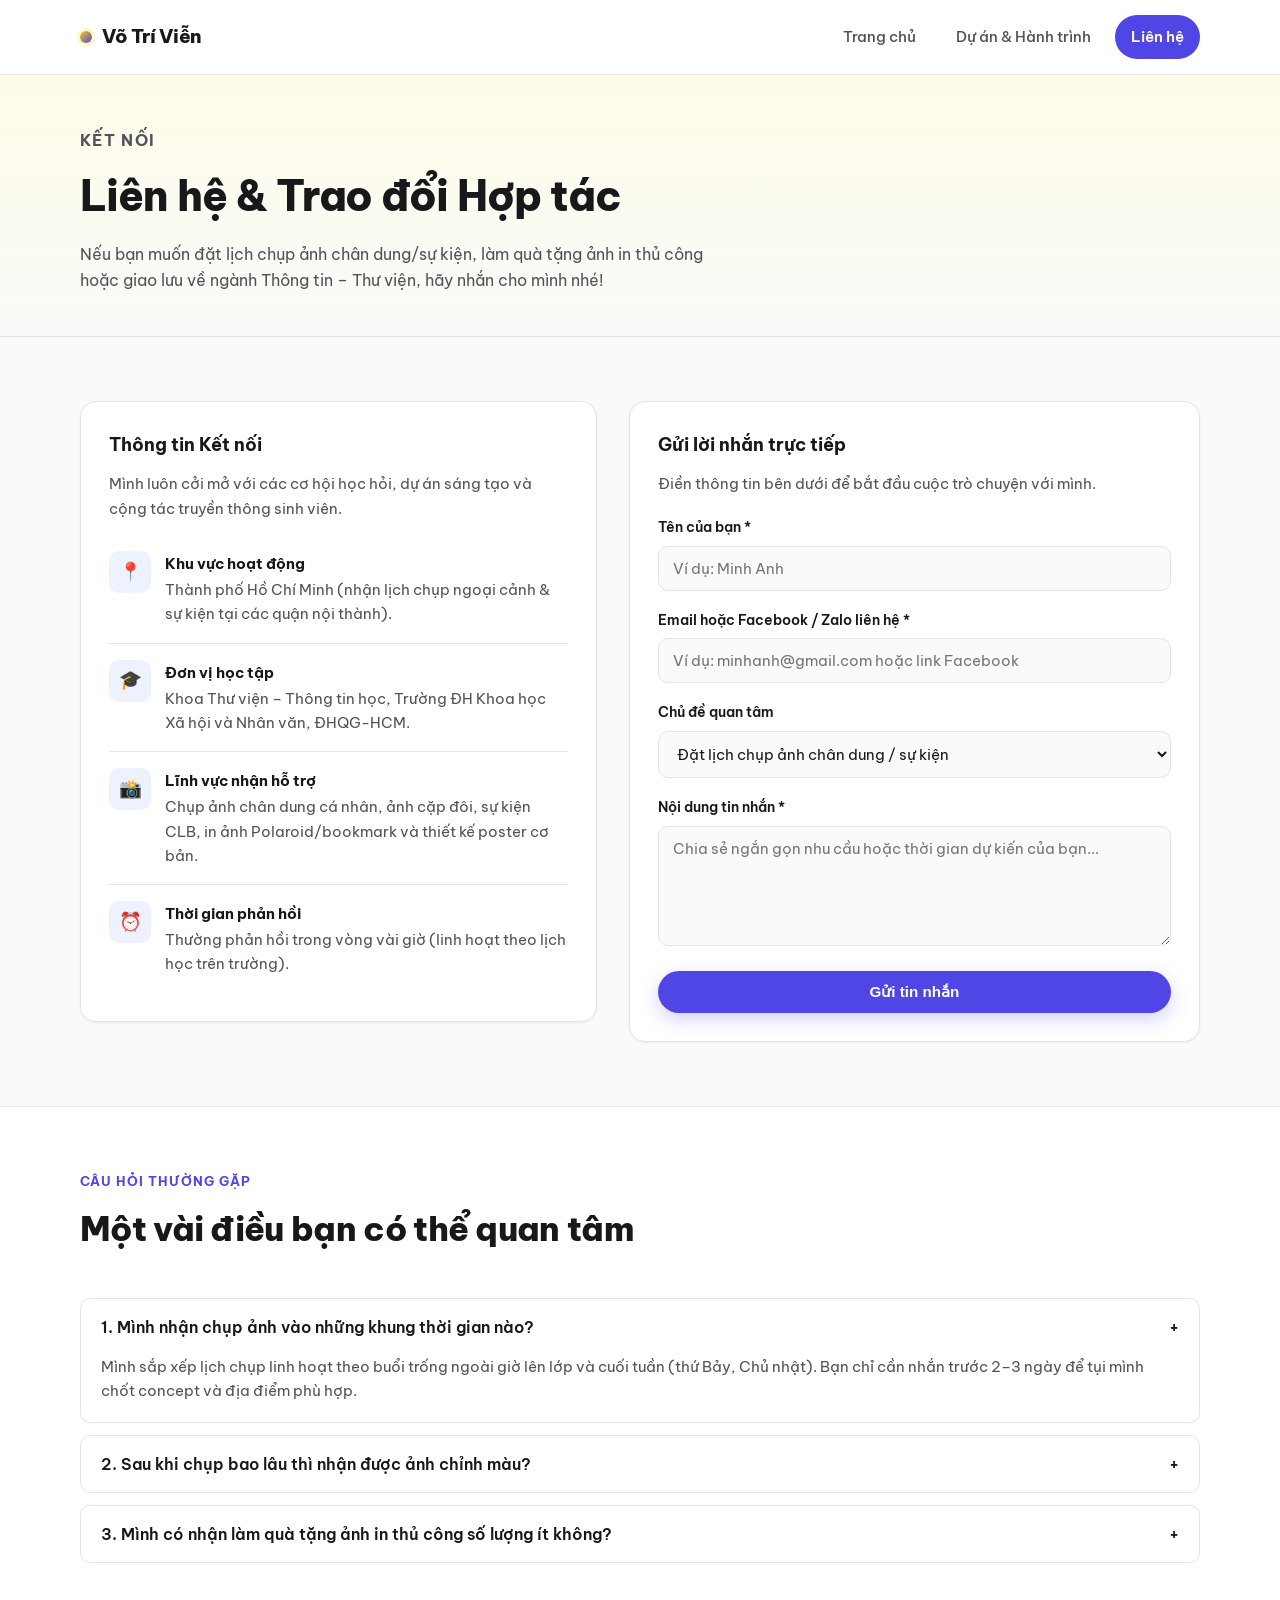
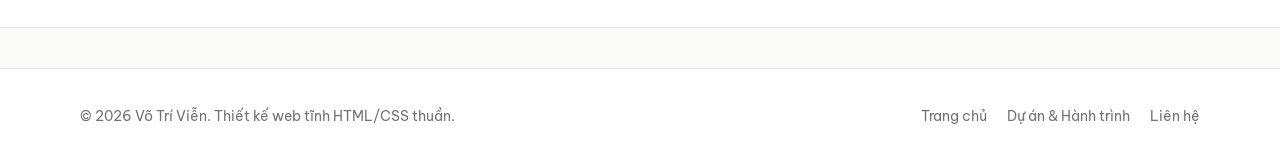
==== commit 546e3d01: "Add files via upload" ====
--- a/lien-he.html
+++ b/lien-he.html
@@ -3,8 +3,8 @@
 <head>
   <meta charset="UTF-8">
   <meta name="viewport" content="width=device-width, initial-scale=1.0">
-  <title>Liên hệ | Nguyễn Anh Khoa</title>
-  <meta name="description" content="Kết nối với Nguyễn Anh Khoa – Chủ nhiệm CLB Thông tin Xung Kích để giao lưu nhảy múa, hợp tác thiết kế ấn phẩm hoặc tham gia hoạt động CLB.">
+  <title>Liên hệ | Võ Trí Viễn</title>
+  <meta name="description" content="Kết nối với Võ Trí Viễn để trao đổi về học thuật Thông tin - Thư viện, đặt lịch chụp ảnh chân dung/sự kiện hoặc hợp tác thiết kế.">
   <link rel="preconnect" href="https://fonts.googleapis.com">
   <link rel="preconnect" href="https://fonts.gstatic.com" crossorigin>
   <link href="https://fonts.googleapis.com/css2?family=Be+Vietnam+Pro:wght@400;500;600;700;800&display=swap" rel="stylesheet">
@@ -17,12 +17,12 @@
     <div class="container navbar">
       <a href="index.html" class="brand">
         <span class="brand-dot"></span>
-        <span>Nguyễn Anh Khoa</span>
+        <span>Võ Trí Viễn</span>
       </a>
       <button class="menu-toggle" aria-label="Mở menu">&#9776;</button>
       <nav class="nav-links">
         <a href="index.html">Trang chủ</a>
-        <a href="hoat-dong.html">Hoạt động & Dấu ấn</a>
+        <a href="du-an.html">Dự án & Hành trình</a>
         <a href="lien-he.html" class="active">Liên hệ</a>
       </nav>
     </div>
@@ -31,9 +31,9 @@
   <!-- PAGE BANNER -->
   <section class="page-banner">
     <div class="container">
-      <p class="section-kicker">Kết nối & Giao lưu</p>
-      <h1>Liên hệ với Nguyễn Anh Khoa</h1>
-      <p>Bạn muốn đăng ký tham gia CLB Thông tin Xung Kích, rủ Khoa đi tập nhảy hay nhờ hỗ trợ design poster sự kiện? Nhắn ngay cho mình nhé!</p>
+      <p class="section-kicker">Kết nối</p>
+      <h1>Liên hệ & Trao đổi Hợp tác</h1>
+      <p>Nếu bạn muốn đặt lịch chụp ảnh chân dung/sự kiện, làm quà tặng ảnh in thủ công hoặc giao lưu về ngành Thông tin – Thư viện, hãy nhắn cho mình nhé!</p>
     </div>
   </section>
 
@@ -44,13 +44,13 @@
         <!-- Left Info -->
         <div class="card">
           <h3>Thông tin Kết nối</h3>
-          <p style="margin-bottom: 14px;">Luôn sẵn sàng giao lưu cùng các bạn sinh viên Nhân văn và các CLB – Đội – Nhóm.</p>
+          <p style="margin-bottom: 14px;">Mình luôn cởi mở với các cơ hội học hỏi, dự án sáng tạo và cộng tác truyền thông sinh viên.</p>
 
           <div class="info-item">
-            <div class="info-badge lemon">&#9889;</div>
+            <div class="info-badge">&#128205;</div>
             <div>
-              <h4>Chức vụ hiện tại</h4>
-              <p>Chủ nhiệm CLB Thông tin Xung Kích – Khoa Thư viện – Thông tin học.</p>
+              <h4>Khu vực hoạt động</h4>
+              <p>Thành phố Hồ Chí Minh (nhận lịch chụp ngoại cảnh & sự kiện tại các quận nội thành).</p>
             </div>
           </div>
 
@@ -58,60 +58,60 @@
             <div class="info-badge">&#127891;</div>
             <div>
               <h4>Đơn vị học tập</h4>
-              <p>Ngành Thông tin – Thư viện (Khóa 2024–2028), Trường ĐH Khoa học Xã hội và Nhân văn, ĐHQG-HCM.</p>
+              <p>Khoa Thư viện – Thông tin học, Trường ĐH Khoa học Xã hội và Nhân văn, ĐHQG-HCM.</p>
             </div>
           </div>
 
           <div class="info-item">
-            <div class="info-badge">&#128187;</div>
+            <div class="info-badge">&#128248;</div>
             <div>
-              <h4>Thế mạnh giao lưu & hỗ trợ</h4>
-              <p>Design ấn phẩm truyền thông trên MacBook Neo vàng chanh, biên đạo nhảy văn nghệ & tổ chức sự kiện CLB.</p>
+              <h4>Lĩnh vực nhận hỗ trợ</h4>
+              <p>Chụp ảnh chân dung cá nhân, ảnh cặp đôi, sự kiện CLB, in ảnh Polaroid/bookmark và thiết kế poster cơ bản.</p>
             </div>
           </div>
 
           <div class="info-item">
-            <div class="info-badge">&#128205;</div>
+            <div class="info-badge">&#9200;</div>
             <div>
-              <h4>Khu vực hoạt động</h4>
-              <p>Cơ sở Đinh Tiên Hoàng (Quận 1) & Khu đô thị ĐHQG-HCM (Thủ Đức), TP. Hồ Chí Minh.</p>
+              <h4>Thời gian phản hồi</h4>
+              <p>Thường phản hồi trong vòng vài giờ (linh hoạt theo lịch học trên trường).</p>
             </div>
           </div>
         </div>
 
         <!-- Right Form -->
         <div class="card">
-          <h3>Gửi lời nhắn cho Khoa</h3>
-          <p style="margin-bottom: 20px;">Điền thông tin bên dưới để kết nối nhanh với mình.</p>
+          <h3>Gửi lời nhắn trực tiếp</h3>
+          <p style="margin-bottom: 20px;">Điền thông tin bên dưới để bắt đầu cuộc trò chuyện với mình.</p>
 
           <form id="contactForm">
             <div class="form-group">
               <label for="senderName">Tên của bạn *</label>
-              <input type="text" id="senderName" class="form-control" placeholder="Ví dụ: Trí Viễn" required>
+              <input type="text" id="senderName" class="form-control" placeholder="Ví dụ: Minh Anh" required>
             </div>
 
             <div class="form-group">
-              <label for="senderEmail">Email hoặc Facebook / Zalo *</label>
-              <input type="text" id="senderEmail" class="form-control" placeholder="Ví dụ: tenban@gmail.com hoặc link Facebook" required>
+              <label for="senderEmail">Email hoặc Facebook / Zalo liên hệ *</label>
+              <input type="text" id="senderEmail" class="form-control" placeholder="Ví dụ: minhanh@gmail.com hoặc link Facebook" required>
             </div>
 
             <div class="form-group">
-              <label for="topic">Chủ đề muốn trao đổi</label>
+              <label for="topic">Chủ đề quan tâm</label>
               <select id="topic" class="form-control">
-                <option value="club">Tham gia / Phối hợp cùng CLB Thông tin Xung Kích</option>
-                <option value="design">Nhờ hỗ trợ Design poster / ấn phẩm</option>
-                <option value="dance">Rủ tập nhảy / Dàn dựng tiết mục văn nghệ</option>
-                <option value="study">Trao đổi bài vở ngành Thông tin – Thư viện</option>
-                <option value="other">Giao lưu trò chuyện khác</option>
+                <option value="photo">Đặt lịch chụp ảnh chân dung / sự kiện</option>
+                <option value="print">Đặt in ảnh Polaroid / Bookmark / Móc khóa</option>
+                <option value="design">Thiết kế poster / ấn phẩm truyền thông</option>
+                <option value="academic">Giao lưu học thuật Thông tin – Thư viện</option>
+                <option value="other">Khác</option>
               </select>
             </div>
 
             <div class="form-group">
-              <label for="message">Nội dung lời nhắn *</label>
-              <textarea id="message" class="form-control" placeholder="Nhập nội dung bạn muốn nhắn cho Khoa..." required></textarea>
+              <label for="message">Nội dung tin nhắn *</label>
+              <textarea id="message" class="form-control" placeholder="Chia sẻ ngắn gọn nhu cầu hoặc thời gian dự kiến của bạn..." required></textarea>
             </div>
 
-            <button type="submit" class="btn btn-primary" style="width: 100%;">Gửi lời nhắn</button>
+            <button type="submit" class="btn btn-primary" style="width: 100%;">Gửi tin nhắn</button>
             <div id="formFeedback" class="form-feedback" role="status"></div>
           </form>
         </div>
@@ -122,38 +122,38 @@
     <section class="section section-alt">
       <div class="container">
         <div class="section-header">
-          <p class="section-kicker">Góc hỏi vui</p>
-          <h2 class="section-title">Một vài điều thú vị về Khoa</h2>
+          <p class="section-kicker">Câu hỏi thường gặp</p>
+          <h2 class="section-title">Một vài điều bạn có thể quan tâm</h2>
         </div>
 
         <div class="faq-list">
           <div class="faq-item open">
             <button class="faq-question">
-              <span>1. Làm sao để nhận ra Nguyễn Anh Khoa nhanh nhất giữa sân trường?</span>
+              <span>1. Mình nhận chụp ảnh vào những khung thời gian nào?</span>
               <span>+</span>
             </button>
             <div class="faq-answer">
-              Rất dễ: tìm người có quả đầu <strong>"tóc ngắn như cải tạo"</strong> siêu gọn gàng, ngồi góc bàn mở chiếc <strong>MacBook Neo màu vàng chanh</strong> rực rỡ để chỉnh poster CLB — chính là Khoa!
+              Mình sắp xếp lịch chụp linh hoạt theo buổi trống ngoài giờ lên lớp và cuối tuần (thứ Bảy, Chủ nhật). Bạn chỉ cần nhắn trước 2–3 ngày để tụi mình chốt concept và địa điểm phù hợp.
             </div>
           </div>
 
           <div class="faq-item">
             <button class="faq-question">
-              <span>2. CLB Thông tin Xung Kích thường tổ chức những hoạt động gì?</span>
+              <span>2. Sau khi chụp bao lâu thì nhận được ảnh chỉnh màu?</span>
               <span>+</span>
             </button>
             <div class="faq-answer">
-              CLB là nơi quy tụ các bạn sinh viên năng động của ngành Thông tin – Thư viện, thường xuyên tổ chức các hoạt động truyền thông văn hóa đọc, hỗ trợ sự kiện khoa, tình nguyện xung kích và giao lưu văn nghệ.
+              Ảnh gốc (file chọn lọc) sẽ được gửi ngay trong ngày qua Google Drive. Bộ ảnh chỉnh màu hoàn chỉnh thường được bàn giao sau 2–4 ngày tùy số lượng ảnh.
             </div>
           </div>
 
           <div class="faq-item">
             <button class="faq-question">
-              <span>3. Khoa có nhận hỗ trợ thiết kế ấn phẩm hoặc ghép đội nhảy văn nghệ không?</span>
+              <span>3. Mình có nhận làm quà tặng ảnh in thủ công số lượng ít không?</span>
               <span>+</span>
             </button>
             <div class="faq-answer">
-              Luôn sẵn sàng! Chỉ cần báo trước để Khoa sắp xếp lịch học trên trường và lịch họp CLB là tụi mình triển khai ngay.
+              Có nhé! Mình nhận in ảnh viền trắng 6×9 cm, ảnh Polaroid ép plastic bỏ ốp lưng điện thoại, bookmark và móc khóa ảnh từ số lượng nhỏ cho cá nhân hoặc làm quà tặng sự kiện CLB.
             </div>
           </div>
         </div>
@@ -164,10 +164,10 @@
   <!-- FOOTER -->
   <footer class="site-footer">
     <div class="container footer-inner">
-      <p>&copy; 2026 Nguyễn Anh Khoa • CLB Thông tin Xung Kích (USSH – ĐHQG-HCM).</p>
+      <p>&copy; 2026 Võ Trí Viễn. Thiết kế web tĩnh HTML/CSS thuần.</p>
       <div class="footer-links">
         <a href="index.html">Trang chủ</a>
-        <a href="hoat-dong.html">Hoạt động & Dấu ấn</a>
+        <a href="du-an.html">Dự án & Hành trình</a>
         <a href="lien-he.html">Liên hệ</a>
       </div>
     </div>
